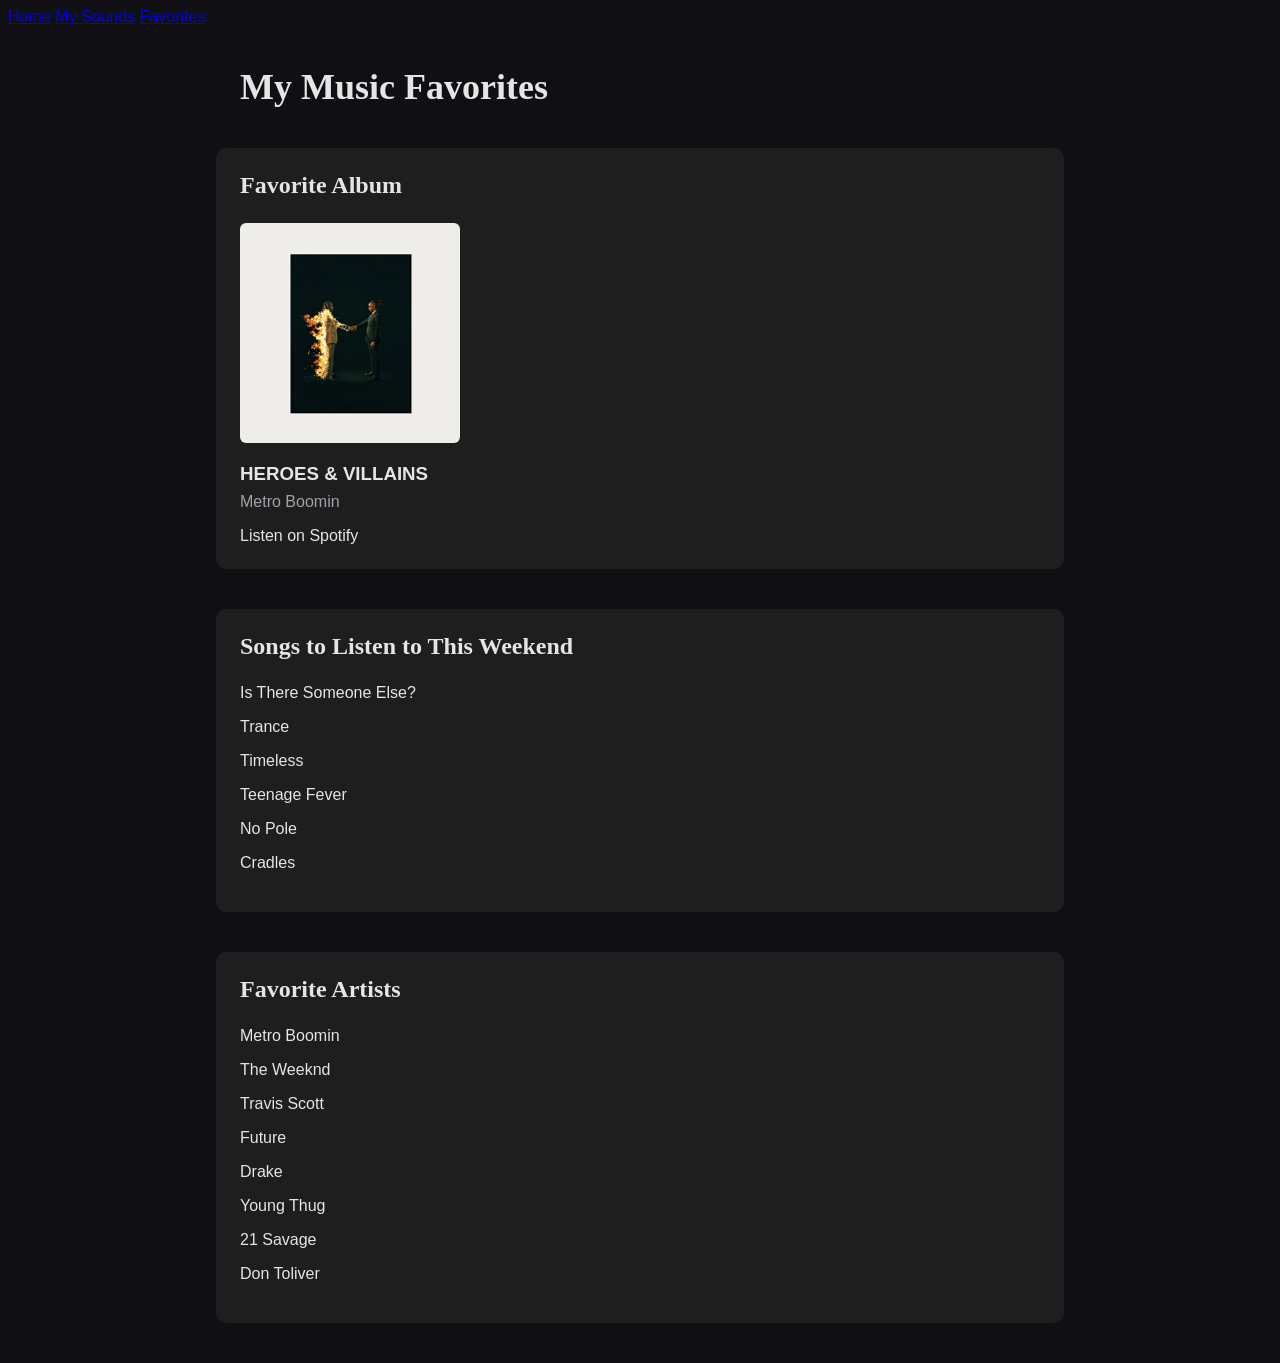
==== favorites.html @ 21777cab "Initial commit: music website" ====
<!DOCTYPE html>
<html lang="en">
<head>
    <meta charset="UTF-8">
    <title>My Music | Favorites</title>
    <link rel="stylesheet" href="styles.css">
</head>
<body>
    
    <nav class="site-nav">
       <a href="index.html">Home</a>
       <a href="notes.html">My Sounds</a>
       <a href="favorites.html">Favorites</a>
    </nav>

    <h1>My Music Favorites</h1>

    <div class="favorite-album">
        <h2>Favorite Album</h2>

        <img
            src="images/Metro_Boomin_-_Heroes_&_Villains.png"
            alt="HEROES & VILLAINS album cover"
        >

        <h3>HEROES & VILLAINS</h3>
        <p>Metro Boomin</p>

        <a href="https://open.spotify.com/search/HEROES%20%26%20VILLAINS%20Metro%20Boomin"
           target="_blank"
           rel="noopener noreferrer">
            Listen on Spotify
        </a>
    </div>

    <div class="weekend-songs">
        <h2>Songs to Listen to This Weekend</h2>

        <ul>
            <li><a href="https://open.spotify.com/search/Is%20There%20Someone%20Else%20The%20Weeknd" target="_blank" rel="noopener noreferrer">Is There Someone Else?</a></li>
            <li><a href="https://open.spotify.com/search/Trance%20Metro%20Boomin" target="_blank" rel="noopener noreferrer">Trance</a></li>
            <li><a href="https://open.spotify.com/search/Timeless%20The%20Weeknd" target="_blank" rel="noopener noreferrer">Timeless</a></li>
            <li><a href="https://open.spotify.com/search/Teenage%20Fever%20Drake" target="_blank" rel="noopener noreferrer">Teenage Fever</a></li>
            <li><a href="https://open.spotify.com/search/No%20Pole%20Don%20Toliver" target="_blank" rel="noopener noreferrer">No Pole</a></li>
            <li><a href="https://open.spotify.com/search/Cradles%20Sub%20Urban" target="_blank" rel="noopener noreferrer">Cradles</a></li>
        </ul>
    </div>

    <div class="favorite-artists">
        <h2>Favorite Artists</h2>

        <ul>
            <li><a href="https://open.spotify.com/search/Metro%20Boomin" target="_blank" rel="noopener noreferrer">Metro Boomin</a></li>
            <li><a href="https://open.spotify.com/search/The%20Weeknd" target="_blank" rel="noopener noreferrer">The Weeknd</a></li>
            <li><a href="https://open.spotify.com/search/Travis%20Scott" target="_blank" rel="noopener noreferrer">Travis Scott</a></li>
            <li><a href="https://open.spotify.com/search/Future" target="_blank" rel="noopener noreferrer">Future</a></li>
            <li><a href="https://open.spotify.com/search/Drake" target="_blank" rel="noopener noreferrer">Drake</a></li>
            <li><a href="https://open.spotify.com/search/Young%20Thug" target="_blank" rel="noopener noreferrer">Young Thug</a></li>
            <li><a href="https://open.spotify.com/search/21%20Savage" target="_blank" rel="noopener noreferrer">21 Savage</a></li>
            <li><a href="https://open.spotify.com/search/Don%20Toliver" target="_blank" rel="noopener noreferrer">Don Toliver</a></li>
        </ul>
    </div>

</body>
</html>
---- styles.css ----
body {
    background-color: #101014;
    color: #e5e5e5;
    font-family: Arial, sans-serif;
}

.main-content {
    display: flex;
    gap: 40px;
    align-items: flex-start;
    max-width: 1100px;
    margin: 60px auto;
    padding: 20px;
}

.about-me {
    flex: 1;
}

.about-me h1 {
    font-family: Georgia, serif;
    font-size: 48px;
    margin-bottom: 24px;
}

.about-me p {
    font-size: 24px;
    line-height: 1.8;
    margin-bottom: 20px;
}

.song-of-the-week {
    width: 300px;
    flex-shrink: 0;
    text-align: center;
    background-color: #1e1e1e;
    padding: 30px;
}

.song-of-the-week img {
    width: 100%;
}

/* LMMS Notes page */

.music-project {
    max-width: 700px;
    margin: 40px auto;
    padding: 24px;
    background-color: #1e1e1e;
    border-radius: 10px;
}

.music-project h2 {
    font-family: Georgia, serif;
    margin-bottom: 20px;
}

.music-project img {
    display: block;
    width: 100%;
    height: auto;
    border-radius: 6px;
    margin-bottom: 24px;
}

.music-project audio {
    display: block;
    width: 100%;
}


/* Favorites page */

.favorite-album,
.weekend-songs,
.favorite-artists {
    max-width: 800px;
    margin: 40px auto;
    padding: 24px;
    background-color: #1e1e1e;
    border-radius: 10px;
}

/* Page heading */

body:has(.favorite-album) > h1 {
    max-width: 800px;
    margin: 40px auto;
    font-family: Georgia, serif;
    font-size: 36px;
}

/* Album section */

.favorite-album img {
    display: block;
    width: 220px;
    max-width: 100%;
    height: auto;
    border-radius: 6px;
    margin: 20px 0;
}

.favorite-album h2,
.weekend-songs h2,
.favorite-artists h2 {
    font-family: Georgia, serif;
    margin-top: 0;
    margin-bottom: 24px;
}

.favorite-album h3 {
    margin-bottom: 8px;
}

.favorite-album p {
    color: #a1a1aa;
    margin-top: 0;
}

/* Song and artist lists */

.weekend-songs ul,
.favorite-artists ul {
    list-style: none;
    padding: 0;
    margin: 0;
}

.weekend-songs li,
.favorite-artists li {
    margin-bottom: 16px;
}

.weekend-songs a,
.favorite-artists a,
.favorite-album a {
    color: #e5e5e5;
    text-decoration: none;
    transition: color 0.2s ease;
}

.weekend-songs a:hover,
.favorite-artists a:hover,
.favorite-album a:hover {
    color: #b39ddb;
    text-decoration: underline;
}

/* Mobile layout */

@media (max-width: 600px) {
    .favorite-album,
    .weekend-songs,
    .favorite-artists {
        margin: 24px 16px;
        padding: 18px;
    }

    body:has(.favorite-album) > h1 {
        margin: 24px 16px;
        font-size: 30px;
    }

    .favorite-album img {
        width: 180px;
    }
}
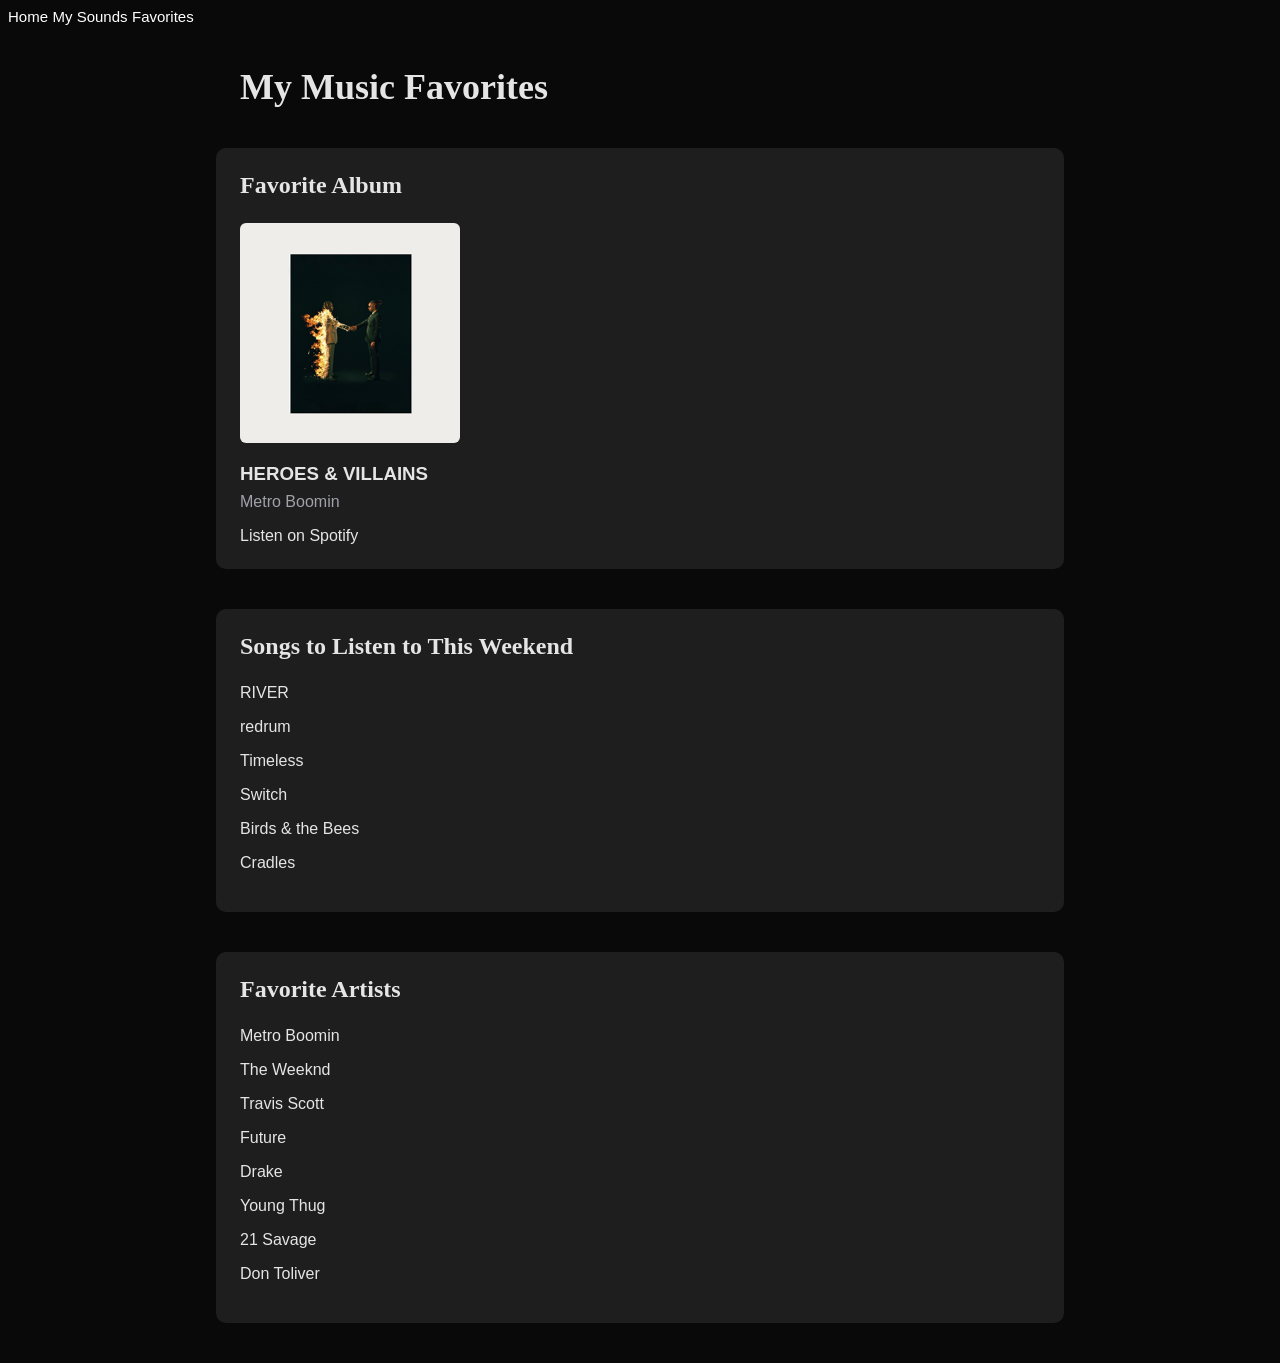
==== commit 6780c27f: "Weekly update" ====
--- a/favorites.html
+++ b/favorites.html
@@ -38,11 +38,11 @@
         <h2>Songs to Listen to This Weekend</h2>
 
         <ul>
-            <li><a href="https://open.spotify.com/search/Is%20There%20Someone%20Else%20The%20Weeknd" target="_blank" rel="noopener noreferrer">Is There Someone Else?</a></li>
-            <li><a href="https://open.spotify.com/search/Trance%20Metro%20Boomin" target="_blank" rel="noopener noreferrer">Trance</a></li>
+            <li><a href="https://open.spotify.com/track/5RzSnxqTx4vYEp9re5E0ud?si=e66321fe697043dc" target="_blank" rel="noopener noreferrer">RIVER</a></li>
+            <li><a href="https://open.spotify.com/track/52eIcoLUM25zbQupAZYoFh?si=aaca73cca09e45d5" target="_blank" rel="noopener noreferrer">redrum</a></li>
             <li><a href="https://open.spotify.com/search/Timeless%20The%20Weeknd" target="_blank" rel="noopener noreferrer">Timeless</a></li>
-            <li><a href="https://open.spotify.com/search/Teenage%20Fever%20Drake" target="_blank" rel="noopener noreferrer">Teenage Fever</a></li>
-            <li><a href="https://open.spotify.com/search/No%20Pole%20Don%20Toliver" target="_blank" rel="noopener noreferrer">No Pole</a></li>
+            <li><a href="https://open.spotify.com/track/29ZZAShKhwRUuKULSNtxX6?si=cd934ee47e404a2e" target="_blank" rel="noopener noreferrer">Switch</a></li>
+            <li><a href="https://open.spotify.com/track/7bwLHhqhRu0fVTM3aaeK9V?si=cb0ec9d26d46427f" target="_blank" rel="noopener noreferrer">Birds & the Bees</a></li>
             <li><a href="https://open.spotify.com/search/Cradles%20Sub%20Urban" target="_blank" rel="noopener noreferrer">Cradles</a></li>
         </ul>
     </div>
--- a/styles.css
+++ b/styles.css
@@ -1,6 +1,6 @@
 
 body {
-    background-color: #101014;
+    background-color: #020202f7;
     color: #e5e5e5;
     font-family: Arial, sans-serif;
 }
@@ -12,6 +12,13 @@
     max-width: 1100px;
     margin: 60px auto;
     padding: 20px;
+}
+
+.site-nav a {
+    color: #ffffff;
+    text-decoration: none;
+    font-size: 15px;
+    transition: color 0.2s ease;
 }
 
 .about-me {
@@ -34,7 +41,7 @@
     width: 300px;
     flex-shrink: 0;
     text-align: center;
-    background-color: #1e1e1e;
+    background-color: #d62e2e;
     padding: 30px;
 }
 
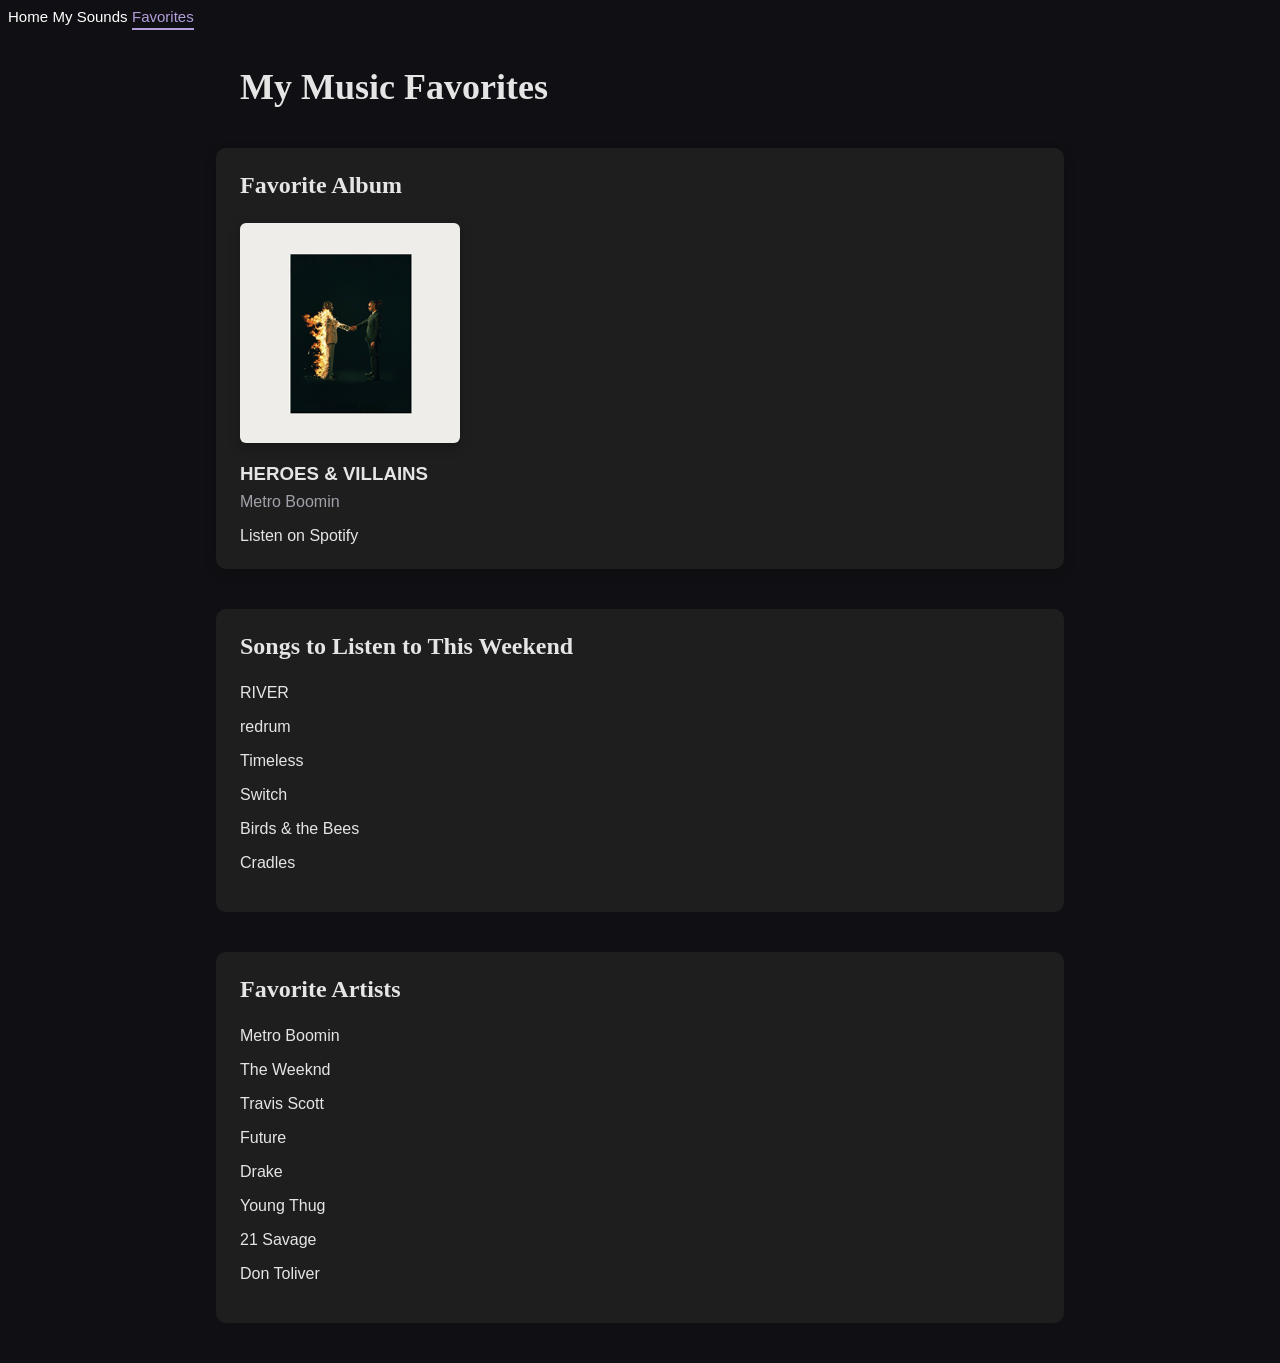
==== commit c6c1afad: "Improve music site styling and responsiveness" ====
--- a/favorites.html
+++ b/favorites.html
@@ -11,7 +11,8 @@
     <nav class="site-nav">
        <a href="index.html">Home</a>
        <a href="notes.html">My Sounds</a>
-       <a href="favorites.html">Favorites</a>
+       <a href="favorites.html" class="active">Favorites</a>
+       
     </nav>
 
     <h1>My Music Favorites</h1>
@@ -49,6 +50,7 @@
 
     <div class="favorite-artists">
         <h2>Favorite Artists</h2>
+        
 
         <ul>
             <li><a href="https://open.spotify.com/search/Metro%20Boomin" target="_blank" rel="noopener noreferrer">Metro Boomin</a></li>
--- a/styles.css
+++ b/styles.css
@@ -1,7 +1,14 @@
+
+:root {
+    --theme-bg: #101014;
+    --theme-card: #21172d;
+    --theme-accent: #b39ddb;
+    --theme-text: #e5e5e5;
+}
 
 body {
-    background-color: #020202f7;
-    color: #e5e5e5;
+    background-color: var(--theme-bg);
+    color: var(--theme-text);
     font-family: Arial, sans-serif;
 }
 
@@ -12,15 +19,46 @@
     max-width: 1100px;
     margin: 60px auto;
     padding: 20px;
-}
+
+    animation: fadeIn 0.6s ease-out;
+}
+
 
 .site-nav a {
+    position: relative;
     color: #ffffff;
     text-decoration: none;
     font-size: 15px;
     transition: color 0.2s ease;
 }
 
+.site-nav a::after {
+    content: "";
+    position: absolute;
+    left: 0;
+    bottom: -5px;
+    width: 100%;
+    height: 2px;
+    background-color: #b39ddb;
+    transform: scaleX(0);
+    transform-origin: center;
+    transition: transform 0.3s ease;
+}
+
+.site-nav a:hover {
+    color: #b39ddb;
+}
+
+.site-nav a:hover::after,
+.site-nav a.active::after {
+    transform: scaleX(1);
+}
+
+.site-nav a.active {
+    color: #b39ddb;
+}
+
+
 .about-me {
     flex: 1;
 }
@@ -37,12 +75,27 @@
     margin-bottom: 20px;
 }
 
+
 .song-of-the-week {
     width: 300px;
     flex-shrink: 0;
     text-align: center;
-    background-color: #d62e2e;
+    position: relative;
+    isolation: isolate;
     padding: 30px;
+    border-radius: 16px;
+}
+
+.song-of-the-week::before {
+    content: "";
+    position: absolute;
+    inset: 0;
+    background-image: url("https://t2.genius.com/unsafe/344x344/https%3A%2F%2Fimages.genius.com%2F942a0c640c9241c40e91fedc7a94ceb6.1000x1000x1.png");
+    background-size: cover;
+    background-position: center;
+    filter: blur(8px);
+    z-index: -1;
+    border-radius: inherit;
 }
 
 .song-of-the-week img {
@@ -88,6 +141,18 @@
     padding: 24px;
     background-color: #1e1e1e;
     border-radius: 10px;
+   transition: transform 0.35s ease,
+               background-color 0.35s ease,
+               box-shadow 0.35s ease;
+}
+
+.favorite-album:hover,
+.weekend-songs:hover,
+.favorite-artists:hover {
+    transform: translateY(-3px);
+    background-color: #24242a;
+    border: 1px solid #393943;
+    box-shadow: 0 8px 20px rgba(0, 0, 0, 0.3);
 }
 
 /* Page heading */
@@ -108,6 +173,15 @@
     height: auto;
     border-radius: 6px;
     margin: 20px 0;
+    transition: transform 0.3s ease;
+    transform-origin: center;
+    box-shadow: 0 4px 12px rgba(0, 0, 0, 0.25);
+    transition: transform 0.3s ease, box-shadow 0.3s ease;
+}
+
+.favorite-album img:hover {
+   transform: scale(1.03);
+    box-shadow: 0 8px 20px rgba(0, 0, 0, 0.4);
 }
 
 .favorite-album h2,
@@ -120,7 +194,13 @@
 
 .favorite-album h3 {
     margin-bottom: 8px;
-}
+    transition: color 0.25s ease;
+}
+
+.favorite-album h3:hover {
+    color: #b39ddb;
+}
+
 
 .favorite-album p {
     color: #a1a1aa;
@@ -146,7 +226,48 @@
 .favorite-album a {
     color: #e5e5e5;
     text-decoration: none;
-    transition: color 0.2s ease;
+    transition: color 0.25s ease,
+                text-decoration-color 0.25s ease,
+                transform 0.25s ease;
+}
+
+.weekend-songs a:hover,
+.favorite-artists a:hover,
+.weekend-songs a:focus-visible,
+.favorite-artists a:focus-visible {
+    transform: translateX(4px);
+    color: #b39ddb;
+}
+
+.weekend-songs a::after,
+.favorite-artists a::after {
+    content: "";
+    position: absolute;
+    left: 0;
+    bottom: -3px;
+    width: 100%;
+    height: 1px;
+    background-color: #b39ddb;
+    transform: scaleX(0);
+    transform-origin: left;
+    transition: transform 0.25s ease;
+}
+
+.weekend-songs a:hover::after,
+.favorite-artists a:hover::after,
+.weekend-songs a:focus-visible::after,
+.favorite-artists a:focus-visible::after {
+    transform: scaleX(1);
+}
+
+.favorite-artists a {
+    display: inline-block;
+    transition: color 0.25s ease,
+                transform 0.25s ease;
+}
+
+.favorite-artists a:hover {
+    transform: translateX(4px);
 }
 
 .weekend-songs a:hover,
@@ -154,8 +275,13 @@
 .favorite-album a:hover {
     color: #b39ddb;
     text-decoration: underline;
-}
-
+    transition: color 0.25s ease, text-decoration-color 0.25s ease;
+}
+
+.weekend-songs a:hover {
+    transform: translateX(4px);
+    display: inline-block;
+}
 /* Mobile layout */
 
 @media (max-width: 600px) {
@@ -175,3 +301,94 @@
         width: 180px;
     }
 }
+
+/* Page-load fade-in */
+
+
+@keyframes fadeIn {
+    from {
+        opacity: 0;
+        transform: translateY(6px);
+    }
+
+    to {
+        opacity: 1;
+        transform: translateY(0);
+    }
+}
+
+
+/* Fade-in for the LMMS page */
+.music-project {
+    animation: fadeIn 0.8s ease-out;
+}
+
+/* Fade-in for the Favorites page */
+.favorite-album {
+    animation: fadeIn 0.6s ease-out;
+    animation-fill-mode: backwards;
+    box-shadow: 0 4px 12px rgba(0, 0, 0, 0.2);
+    transition: transform 0.25s ease,
+            background-color 0.25s ease,
+            box-shadow 0.25s ease;
+}
+
+.weekend-songs {
+    animation: fadeIn 0.6s ease-out;
+    animation-delay: 0.2s;
+    animation-fill-mode: backwards;
+    
+}
+
+.favorite-artists {
+    animation: fadeIn 0.6s ease-out;
+    animation-delay: 0.4s;
+    animation-fill-mode: backwards;
+}
+
+@media (prefers-reduced-motion: reduce) {
+    *,
+    *::before,
+    *::after {
+        animation-duration: 0.01ms !important;
+        animation-delay: 0ms !important;
+        transition-duration: 0.01ms !important;
+    }
+}
+
+.weekend-songs a {
+    display: inline-block;
+    position: relative;
+}
+
+.weekend-songs a::after {
+    content: "";
+    position: absolute;
+    left: 0;
+    bottom: -3px;
+    width: 100%;
+    height: 1px;
+    background-color: #b39ddb;
+    transform: scaleX(0);
+    transform-origin: left;
+    transition: transform 0.25s ease;
+}
+
+.weekend-songs a:hover::after {
+    transform: scaleX(1);
+}
+
+@media (max-width: 600px) {
+    .main-content {
+        flex-direction: column;
+    }
+
+    .site-nav {
+        flex-wrap: wrap;
+        gap: 16px;
+    }
+}
+
+html {
+    scroll-behavior: smooth;
+}
